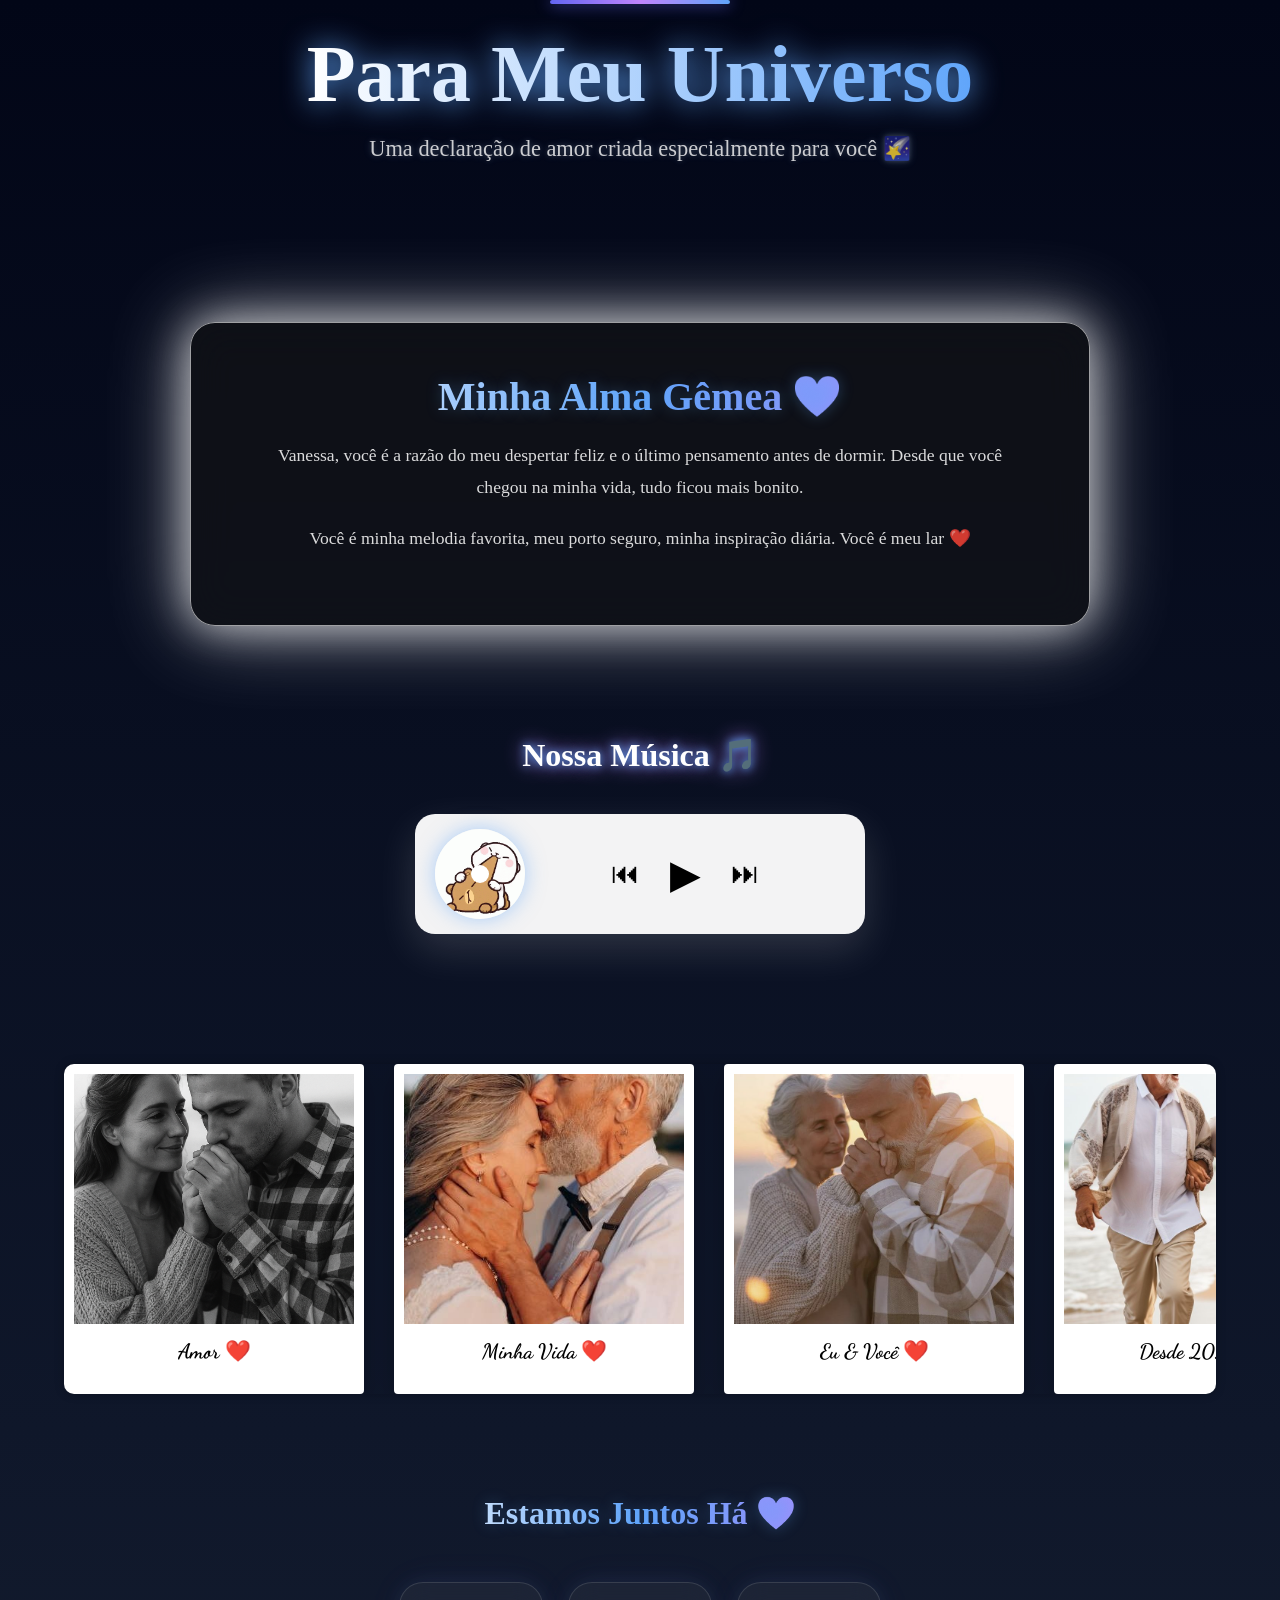
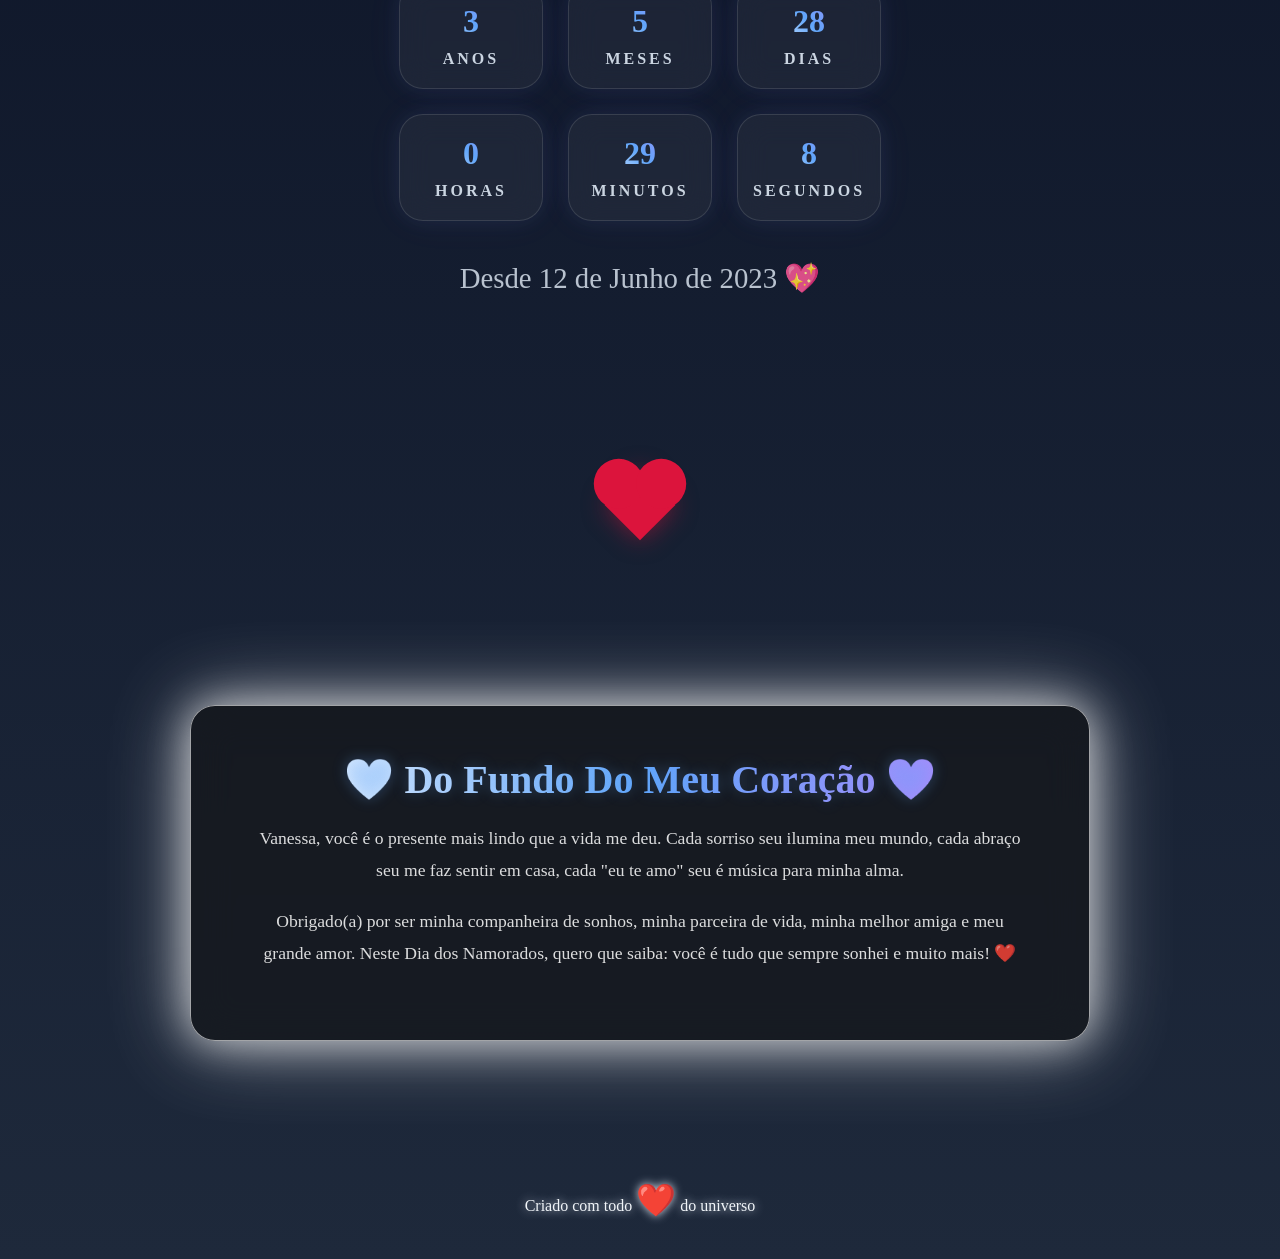
==== public/pages/casal.html @ 69ee2c7c "Pacote medio" ====
<!DOCTYPE html>
<html lang="pt-br">

<head>
    <meta charset="UTF-8">
    <meta name="viewport" content="width=device-width, initial-scale=1.0">
    <link rel="icon" href="../assets/icons/icon-coracao.svg" type="image/svg+xml">

    <link rel="stylesheet" href="../assets/src/css/views/casal.css">
    <link rel="stylesheet" href="../assets/src/css/global/reset.css">
    <link rel="stylesheet" href="../assets/src/css/global/responsive.css">

    <script src="../js/effects/animacaoestrelas.js" defer></script>
    <script src="../js/components/carrossel.js" defer></script>
    <script src="../js/components/contador.js" defer></script>
    <script src="../js/musica.js" defer></script>

    <title>Meu AMOR 💖</title>
</head>

<body>

    <div class="wave-bg"></div>
    <div class="particles"></div>

    <header class="hero">
        <div class="hero-line"></div>

        <h1>Para Meu <span>Universo</span></h1>

        <p>Uma declaração de amor criada especialmente para você 🌠</p>
    </header>

    <section class="love-card">
        <h2 class="alma-gemea">Minha Alma Gêmea 💛</h2>

        <p>
            Vanessa, você é a razão do meu despertar feliz e o último pensamento antes de dormir.
            Desde que você chegou na minha vida, tudo ficou mais bonito.
        </p>

        <p>
            Você é minha melodia favorita, meu porto seguro, minha inspiração diária.
            Você é meu lar ❤️
        </p>
    </section>

    <section class="music-player">

        <h2>Nossa Música 🎵</h2>

        <div class="player-card">

            <div class="album">
                <img src="../assets/gifs/ursinho.gif" alt="Foto do Album ou Gif">
            </div>

            <div class="controls">
                <button id="prev">⏮</button>

                <button id="play">
                    ▶
                </button>

                <button id="next">⏭</button>
            </div>

        </div>

        <audio id="audio">
            <source src="../assets/audio/music.mp3" type="audio/mpeg">
        </audio>

    </section>

    <div class="carrossel">

        <div class="slides">
            <div class="polaroid">
                <img src="../assets/images/foto1.png" alt="foto-casal">
                <span>Amor ❤️</span>
            </div>

            <div class="polaroid">
                <img src="../assets/images/foto2.jpg" alt="foto-casal">
                <span>Minha Vida ❤️</span>
            </div>

            <div class="polaroid">
                <img src="../assets/images/foto3.jpg" alt="foto-casal">
                <span>Eu & Você ❤️</span>
            </div>

            <div class="polaroid">
                <img src="../assets/images/foto4.jpg" alt="foto-casal">
                <span>Desde 2023 ❤️</span>
            </div>

            <div class="polaroid">
                <img src="../assets/images/foto1.png" alt="foto-casal">
                <span>Nosso Amor ❤️</span>
            </div>

            <div class="polaroid">
                <img src="../assets/images/foto2.jpg" alt="foto-casal">
                <span>Alma Gêmea ❤️</span>
            </div>

            <div class="polaroid">
                <img src="../assets/images/foto3.jpg" alt="foto-casal">
                <span>Para Sempre ❤️</span>
            </div>

            <div class="polaroid">
                <img src="../assets/images/foto4.jpg" alt="foto-casal">
                <span>Meu Porto Seguro ❤️</span>
            </div>
        </div>

    </div>

    <section class="contador">

        <h2>Estamos Juntos Há ❤️</h2>

        <div class="tempo-grid">

            <div class="time-card">
                <span id="years">00</span>
                <p>ANOS</p>
            </div>

            <div class="time-card">
                <span id="months">00</span>
                <p>MESES</p>
            </div>

            <div class="time-card">
                <span id="days">00</span>
                <p>DIAS</p>
            </div>

            <div class="time-card">
                <span id="hours">00</span>
                <p>HORAS</p>
            </div>

            <div class="time-card">
                <span id="minutes">00</span>
                <p>MINUTOS</p>
            </div>

            <div class="time-card">
                <span id="seconds">00</span>
                <p>SEGUNDOS</p>
            </div>

        </div>

        <p class="data-amor">
            Desde 12 de Junho de 2023 💖
        </p>

    </section>

    <section class="heart-section">
        <div class="heart"></div>
    </section>

    <section class="love-card">

        <div class="card-glow"></div>

        <h2 class="card-title">
            ❤️ Do Fundo Do Meu Coração ❤️
        </h2>

        <p>
            Vanessa, você é o presente mais lindo que a vida me deu. Cada sorriso seu ilumina meu mundo,
            cada abraço seu me faz sentir em casa, cada "eu te amo" seu é música para minha alma.
        </p>

        <p>
            Obrigado(a) por ser minha companheira de sonhos, minha parceira de vida, minha melhor amiga
            e meu grande amor. Neste Dia dos Namorados, quero que saiba: você é tudo que sempre sonhei
            e muito mais! ❤️
        </p>

    </section>

    <footer class="footer">
        <p>Criado com todo <span class="heart-beat">❤️</span> do universo</p>
    </footer>
</body>

</html>
---- public/assets/src/css/views/casal.css ----
@import url(../global/reset.css);
 @import url(../global/responsive.css);  

body {
    min-height: 100vh;
    display: flex;
    align-items: center;
    justify-content: center;
    flex-direction: column;
    background: linear-gradient(180deg, #020617, #0f172a, #1e293b);
}

.particles {
    position: fixed;
    inset: 0;
    overflow: hidden;
    pointer-events: none;
}

.particle {
    position: absolute;
    bottom: -50px;
    color: white;
    opacity: 0;
    user-select: none;
    pointer-events: none;
    text-shadow:
        0 0 5px #ffffff,
        0 0 10px #60a5fa,
        0 0 20px #c084fc;

    filter:
        drop-shadow(0 0 6px rgba(255, 255, 255, .8));

    animation:
        float-particle linear forwards,
        twinkle 2s ease-in-out infinite;
}

@keyframes float-particle {

    0% {
        transform: translateY(0);
        opacity: 0;
    }

    10% {
        opacity: 1;
    }

    100% {
        transform: translateY(-120vh);
        opacity: 0;
    }
}

@keyframes twinkle {

    0%,
    100% {
        opacity: .3;
    }

    50% {
        opacity: 1;
    }

}

.hero {
    position: relative;
    z-index: 2;
    text-align: center;
    margin-bottom: 60px;
}

.hero-line {
    width: 180px;
    height: 4px;
    margin: 0 auto 25px;
    border-radius: 999px;
    background: linear-gradient(90deg,
            #6366f1,
            #c084fc,
            #60a5fa);
    box-shadow: 0 0 15px #6366f1;
}

.hero h1 {
    font-size: clamp(3rem, 7vw, 5rem);
    font-weight: 800;
    margin-bottom: 15px;
    background: linear-gradient(90deg,
            #ffffff,
            #60a5fa,
            #c084fc,
            #ffffff);
    background-size: 300% 300%;
    -webkit-background-clip: text;
    -webkit-text-fill-color: transparent;
    animation: glowText 6s ease infinite;
    filter: drop-shadow(0 0 15px #60a5fa);
}

.hero span {
    display: inline-block;
}

.hero p {
    font-size: 1.4rem;
    color: #ffffff;
    font-weight: 300;
    opacity: .8;
    animation: galaxyPulse 3s ease-in-out infinite;
    text-shadow:
        0 0 5px rgba(255, 255, 255, 0.2),
        0 0 10px rgba(147, 197, 253, 0.3);
}

/* ANIMAÇÃO DO TÍTULO */
@keyframes glowText {

    0% {
        background-position: 0% 50%;
    }

    50% {
        background-position: 100% 50%;
    }

    100% {
        background-position: 0% 50%;
    }
}

/* ANIMAÇÃO DO SUBTÍTULO */
@keyframes galaxyPulse {

    0%,
    100% {
        opacity: .6;
        transform: scale(1);

        text-shadow:
            0 0 5px rgba(255, 255, 255, 0.2),
            0 0 10px rgba(96, 165, 250, 0.2);
    }

    50% {
        opacity: 1;
        transform: scale(1.03);

        text-shadow:
            0 0 10px rgba(255, 255, 255, 0.5),
            0 0 20px rgba(96, 165, 250, 0.5),
            0 0 30px rgba(192, 132, 252, 0.3);
    }
}

.love-card {
    position: relative;
    z-index: 2;
    max-width: 900px;
    margin: 20px auto 80px;
    padding: 50px;
    border-radius: 25px;
    background: rgba(15, 23, 42, 0.85);
    backdrop-filter: blur(20px);
    border: 1px solid rgba(96, 165, 250, 0.25);
    box-shadow: 0 0 40px rgba(0, 0, 0, 0.4);
    text-align: center;
}

.love-card h2 {
    font-size: 2.5rem;
    margin-bottom: 20px;
    background: linear-gradient(90deg, #fff, #60a5fa, #c084fc);
    -webkit-background-clip: text;
    -webkit-text-fill-color: transparent;

    text-shadow: 0 0 15px rgba(96, 165, 250, 0.3);
}

.love-card p {
    font-size: 1.2rem;
    color: #cbd5e1;
    line-height: 1.8;
    margin-bottom: 15px;
}

.love-card {
    position: relative;
    max-width: 900px;
    margin: 100px auto;
    padding: 50px 60px;
    border-radius: 25px;
    background: rgba(20, 20, 20, 0.6);
    backdrop-filter: blur(20px);
    border: 1px solid rgba(255, 255, 255, 0.603);
    box-shadow:
        0 0 40px rgba(255, 255, 255, 0.603),
        0 0 80px rgba(255, 255, 255, 0.603);

    text-align: center;
    overflow: hidden;
    transition: 0.4s ease;
}

.love-card:hover {
    transform: translateY(-5px);
    box-shadow:
        0 0 60px rgba(255, 255, 255, 0.603),
        0 0 120px rgba(255, 255, 255, 0.603);
}

.card-glow {
    position: absolute;
    width: 300px;
    height: 300px;
    top: -80px;
    right: -80px;
    filter: blur(40px);
    animation: glowMove 6s ease-in-out infinite;
}

@keyframes glowMove {

    0%,
    100% {
        transform: translate(0, 0);
    }

    50% {
        transform: translate(-20px, 20px);
    }
}

.card-title {
    font-size: 2.2rem;
    font-weight: 800;
    margin-bottom: 25px;
    background: linear-gradient(90deg, #ff4d6d, #ff8fab, #ffb3c1, #ff4d6d);
    background-size: 300% 100%;
    -webkit-background-clip: text;
    -webkit-text-fill-color: transparent;
    animation: titleFlow 5s linear infinite;
}

@keyframes titleFlow {
    0% {
        background-position: 0% 50%;
    }

    100% {
        background-position: 300% 50%;
    }
}

.love-card p {
    font-size: 1.1rem;
    line-height: 1.8;
    color: rgba(255, 255, 255, 0.85);
    margin-bottom: 20px;
}

.love-card {
    opacity: 0;
    transform: translateY(60px) scale(0.95);
    animation: cardEnter 1s ease forwards;
    animation-delay: 0.3s;
}

@keyframes cardEnter {
    to {
        opacity: 1;
        transform: translateY(0) scale(1);
    }
}

.carrossel {
    width: 90%;
    max-width: 1200px;
    overflow: hidden;
    box-shadow: 0 0 10px rgba(0, 0, 0, 0.25);
    border-radius: 10px;
    position: relative;
    margin-top: 30px;
    z-index: 2;
}

.slides {
    display: flex;
    gap: 30px;
    width: max-content;
    animation: esteira 15s linear infinite;
}

@keyframes esteira {
    from {
        transform: translateX(0);
    }

    to {
        transform: translateX(-50%);
    }
}

.polaroid img {
    width: 100%;
    height: 320px;
    object-fit: cover;
}

.polaroid {
    width: 300px;
    background: white;
    padding: 12px 12px 50px;
    border-radius: 4px;
    box-shadow: 0 10px 25px rgba(0, 0, 0, .25);
    display: flex;
    flex-direction: column;
    align-items: center;
    flex-shrink: 0;
}


.polaroid span {
    margin-top: 15px;
    font-size: 1.6rem;
    font-weight: 700;
    color: var(--cor-1);
    font-family: "Dancing Script", cursive;
}

/* SEÇÃO DO CORAÇÃO */

.heart-section {
    display: flex;
    justify-content: center;
    align-items: center;
    min-height: 200px;
    margin-top: 70px;
    position: relative;
    z-index: 2;
}

/* CORAÇÃO */

.heart {
    position: relative;
    width: 50px;
    height: 50px;
    background: crimson;
    transform: rotate(-45deg);
    animation: heartbeat 1.3s ease-in-out infinite;
    box-shadow: 0 0 25px rgba(220, 20, 60, 0.5);
}

.heart::before,
.heart::after {
    content: "";
    position: absolute;
    width: 50px;
    height: 50px;
    background: crimson;
    border-radius: 50%;
}

.heart::before {
    top: -30px;
    left: 0;
}

.heart::after {
    left: 30px;
    top: 0;
}

/* ANIMAÇÃO */

@keyframes heartbeat {

    0%,
    100% {
        transform: rotate(-45deg) scale(1);

        box-shadow:
            0 0 20px rgba(220, 20, 60, 0.4);
    }

    50% {
        transform: rotate(-45deg) scale(1.2);

        box-shadow:
            0 0 45px rgba(220, 20, 60, 0.8);
    }
}

.music-player {
    position: relative;
    z-index: 2;
    display: flex;
    flex-direction: column;
    align-items: center;
    margin-top: 10px;
    margin-bottom: 100px;
}

.music-player h2 {
    color: white;
    font-size: 2rem;
    margin-bottom: 40px;
    text-shadow:
        0 0 10px #60a5fa,
        0 0 20px #c084fc;
}

.player-card {
    width: 500px;
    max-width: 90%;
    height: 120px;
    background: rgba(255, 255, 255, 0.952);
    border-radius: 20px;
    display: flex;
    align-items: center;
    padding: 20px;
    position: relative;
    box-shadow:
        0 15px 40px rgba(255, 255, 255, .15);
}

.album {
    width: 90px;
    height: 90px;
    border-radius: 50%;
    overflow: hidden;
    flex-shrink: 0;
    box-shadow:
        0 0 20px rgba(96, 165, 250, .5);
    position: relative;
}

.album img {
    width: 100%;
    height: 100%;
    object-fit: cover;
}

.album::after {
    content: "";
    width: 18px;
    height: 18px;
    background: white;
    border-radius: 50%;
    position: absolute;
    top: 50%;
    left: 50%;
    transform: translate(-50%, -50%);
}

.album.playing {
    animation: spinDisc 6s linear infinite;
}

@keyframes spinDisc {
    from {
        transform: rotate(0deg);
    }

    to {
        transform: rotate(360deg);
    }
}

.controls {
    flex: 1;
    display: flex;
    justify-content: center;
    align-items: center;
    gap: 30px;
}

.controls button {
    border: none;
    background: none;
    cursor: pointer;
    font-size: 1.8rem;
    color: #000000;
    transition: .3s;
}

.controls button:hover {
    transform: scale(1.15);
}

#play {
    font-size: 2.5rem;
}

.contador {
    position: relative;
    z-index: 2;
    max-width: 1100px;
    margin-top: 100px;
    margin-bottom: 40px;
    padding: 0 20px;
    text-align: center;
}

.contador h2 {
    font-size: 2rem;
    margin-bottom: 50px;
    background: linear-gradient(90deg,
            #ffffff,
            #60a5fa,
            #c084fc);
    -webkit-background-clip: text;
    -webkit-text-fill-color: transparent;
    text-shadow:
        0 0 15px rgba(96, 165, 250, .3);
}

.tempo-grid {
    display: grid;
    grid-template-columns: repeat(3, 1fr);
    gap: 25px;
}

.time-card {
    padding: 20px 15px;
    border-radius: 24px;
    background: rgba(255, 255, 255, 0.05);
    border: 1px solid rgba(255, 255, 255, 0.12);
    backdrop-filter: blur(15px);
    -webkit-backdrop-filter: blur(15px);
    box-shadow:
        0 0 20px rgba(96, 165, 250, 0.08),
        0 0 40px rgba(192, 132, 252, 0.05);

    transition: .4s ease;
}

.time-card:hover {
    transform: translateY(-5px);
    box-shadow:
        0 0 25px rgba(96, 165, 250, 0.2),
        0 0 50px rgba(192, 132, 252, 0.1);
}

.time-card span {
    display: block;
    font-size: 2rem;
    font-weight: 800;
    background: linear-gradient(45deg,
            #ffffff,
            #60a5fa,
            #c084fc);

    -webkit-background-clip: text;
    -webkit-text-fill-color: transparent;
}

.time-card p {
    margin-top: 10px;
    color: #cbd5e1;
    font-size: 1rem;
    letter-spacing: 3px;
    font-weight: 600;
}

.data-amor {
    margin-top: 40px;
    color: #cbd5e1;
    font-size: 1.1rem;
    opacity: .9;
}

.footer {
    text-align: center;
    padding: 60px 0;
    color: #f1f5f9;
    font-size: 1.3rem;
    position: relative;
    text-shadow: 0 0 10px rgb(203, 213, 225);
}

.footer::before {
    content: '';
    position: absolute;
    top: -30px;
    left: 50%;
    transform: translateX(-50%);
    width: 300px;
    height: 2px;
    background: linear-gradient(90deg, var(--accent-red), var(--gold), var(--accent-red));
    border-radius: 1px;
    animation: footer-line 3s ease-in-out infinite alternate;
}

@keyframes footer-line {
    0% {
        width: 100px;
        opacity: 0.5;
    }

    100% {
        width: 300px;
        opacity: 1;
    }
}

.heart-beat {
    color: var(--accent-red);
    animation: mega-heartbeat 1s ease-in-out infinite;
    font-size: 2rem;
    display: inline-block;
    filter: drop-shadow(0 0 10px var(--accent-red));
}

@keyframes mega-heartbeat {

    0%,
    100% {
        transform: scale(1);
    }

    25% {
        transform: scale(1.3) rotate(5deg);
    }

    50% {
        transform: scale(1.1) rotate(-5deg);
    }

    75% {
        transform: scale(1.2) rotate(3deg);
    }
}

.heart-explosion {
    position: fixed;
    pointer-events: none;
    z-index: 9999;
    font-size: 2rem;
    animation: heart-explode 2s ease-out forwards;
}

@keyframes heart-explode {
    0% {
        transform: scale(0) rotate(0deg);
        opacity: 1;
    }

    50% {
        transform: scale(1.5) rotate(180deg);
        opacity: 1;
    }

    100% {
        transform: scale(0.5) rotate(360deg);
        opacity: 0;
    }
}

/* RESPONSIVO

@media (max-width: 768px) {

    .hero h1 {
        font-size: 2.5rem;
    }

    .hero p {
        font-size: 1rem;
    }

    .hero-line {
        width: 120px;
    }
}  */
---- public/assets/src/css/global/responsive.css ----
/* RESPONSIVO DE SESSÃO PAGINA CASAL */
html,
body {
    overflow-x: hidden;
}

@media (max-width: 1024px) {

    .hero h1 {
        font-size: 3.5rem;
    }

    .love-card {
        padding: 35px;
        margin: 60px 20px;
    }

    .player-card {
        width: 90%;
    }

    .carrossel {
        width: 95%;
    }
}

/* TABLET */
@media (max-width: 768px) {

    .hero h1 {
        font-size: 2.8rem;
    }

    .hero p {
        font-size: 1rem;
        padding: 0 15px;
    }

    .hero-line {
        width: 120px;
    }

    .love-card {
        padding: 25px;
    }

    .love-card p {
        font-size: 1rem;
    }

    .card-title {
        font-size: 1.6rem;
    }

    .player-card {
        width: 90%;
        max-width: 800px;
        padding: 20px 25px;
        gap: 20px;
    }

    .album {
        width: 55px;
        height: 65px;
    }

    .controls {
        gap: 15px;
    }

    .controls button {
        font-size: 1.6rem;
    }

}

.tempo-grid {
    grid-template-columns: repeat(3, 1fr);
}

.polaroid {
    padding: 10px 10px 30px;
}

.polaroid img {
    height: 250px;
}

.polaroid span {
    font-size: 1.3rem;
}

.data-amor {
    font-size: 1.8rem;
}

/* CELULAR */

@media (max-width: 480px) {

    .hero h1 {
        font-size: 2.2rem;
    }

    .hero p {
        font-size: 0.9rem;
    }

    .hero-line {
        width: 90px;
    }

    .love-card {
        padding: 20px;
        margin: 40px 15px;
    }

    .love-card h2 {
        font-size: 1.4rem;
    }

    .tempo-grid {
        grid-template-columns: repeat(2, 1fr);
    }

    .time-card span {
        font-size: 1.5rem;
    }

    .player-card {
        width: 120%;
    }

    .album {
        width: 70px;
        height: 70px;
    }

    .carrossel {
        width: 100%;
    }

    .polaroid {
        padding: 8px 8px 20px;
    }

    .polaroid img {
        height: 200px;
    }

    .polaroid span {
        font-size: 1.2rem;
    }

    .data-amor {
        font-size: 1.2rem;
    }
}

.footer {
    font-size: 1rem;
    padding: 40px 10px;
}
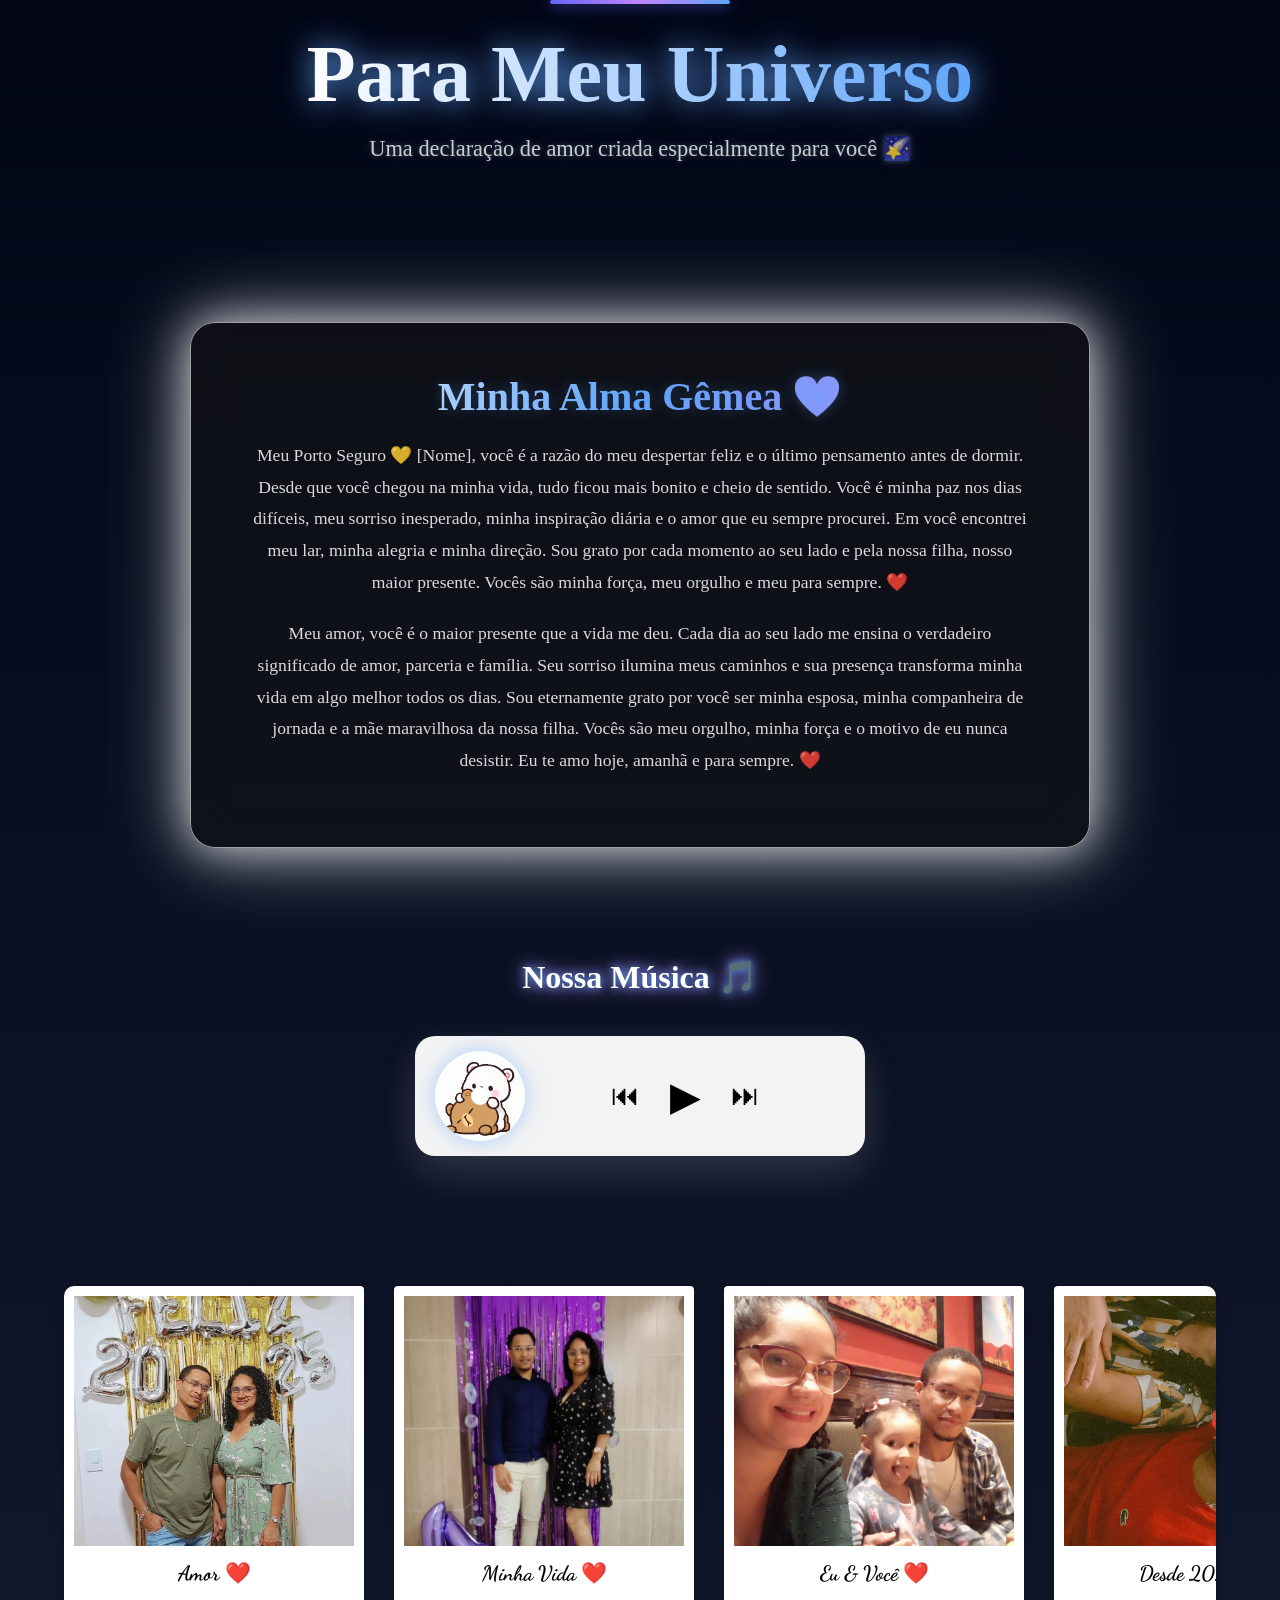
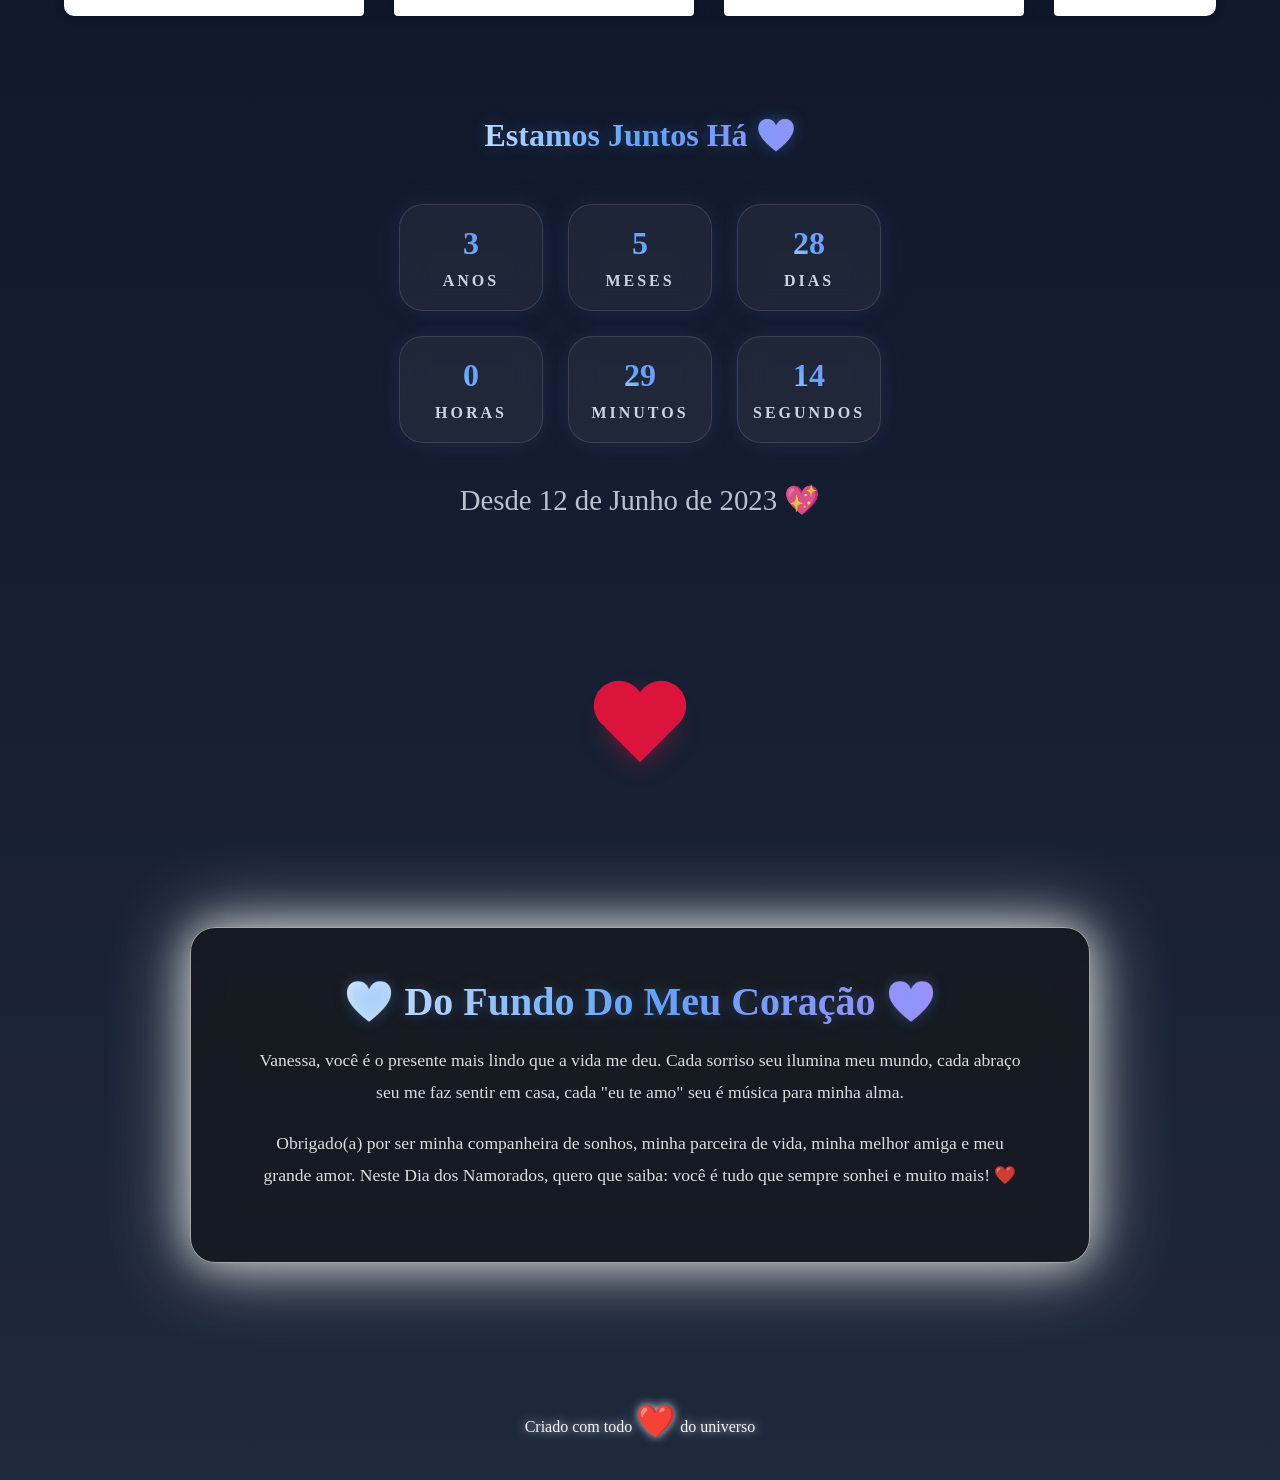
==== commit d3cbc2ca: "substituir imagens PNG e JPG por JPEG e atualizar o carrossel" ====
--- a/public/pages/casal.html
+++ b/public/pages/casal.html
@@ -1,14 +1,17 @@
-<!DOCTYPE html>
+<!doctype html>
 <html lang="pt-br">
+  <head>
+    <meta charset="UTF-8" />
+    <meta name="viewport" content="width=device-width, initial-scale=1.0" />
+    <link
+      rel="icon"
+      href="../assets/icons/icon-coracao.svg"
+      type="image/svg+xml"
+    />
 
-<head>
-    <meta charset="UTF-8">
-    <meta name="viewport" content="width=device-width, initial-scale=1.0">
-    <link rel="icon" href="../assets/icons/icon-coracao.svg" type="image/svg+xml">
-
-    <link rel="stylesheet" href="../assets/src/css/views/casal.css">
-    <link rel="stylesheet" href="../assets/src/css/global/reset.css">
-    <link rel="stylesheet" href="../assets/src/css/global/responsive.css">
+    <link rel="stylesheet" href="../assets/src/css/views/casal.css" />
+    <link rel="stylesheet" href="../assets/src/css/global/reset.css" />
+    <link rel="stylesheet" href="../assets/src/css/global/responsive.css" />
 
     <script src="../js/effects/animacaoestrelas.js" defer></script>
     <script src="../js/components/carrossel.js" defer></script>
@@ -16,181 +19,173 @@
     <script src="../js/musica.js" defer></script>
 
     <title>Meu AMOR 💖</title>
-</head>
+  </head>
 
-<body>
-
+  <body>
     <div class="wave-bg"></div>
     <div class="particles"></div>
 
     <header class="hero">
-        <div class="hero-line"></div>
+      <div class="hero-line"></div>
 
-        <h1>Para Meu <span>Universo</span></h1>
+      <h1>Para Meu <span>Universo</span></h1>
 
-        <p>Uma declaração de amor criada especialmente para você 🌠</p>
+      <p>Uma declaração de amor criada especialmente para você 🌠</p>
     </header>
 
     <section class="love-card">
-        <h2 class="alma-gemea">Minha Alma Gêmea 💛</h2>
+      <h2 class="alma-gemea">Minha Alma Gêmea 💛</h2>
 
-        <p>
-            Vanessa, você é a razão do meu despertar feliz e o último pensamento antes de dormir.
-            Desde que você chegou na minha vida, tudo ficou mais bonito.
-        </p>
+      <p>
+        Meu Porto Seguro 💛 [Nome], você é a razão do meu despertar feliz e o
+        último pensamento antes de dormir. Desde que você chegou na minha vida,
+        tudo ficou mais bonito e cheio de sentido. Você é minha paz nos dias
+        difíceis, meu sorriso inesperado, minha inspiração diária e o amor que
+        eu sempre procurei. Em você encontrei meu lar, minha alegria e minha
+        direção. Sou grato por cada momento ao seu lado e pela nossa filha,
+        nosso maior presente. Vocês são minha força, meu orgulho e meu para
+        sempre. ❤️
+      </p>
 
-        <p>
-            Você é minha melodia favorita, meu porto seguro, minha inspiração diária.
-            Você é meu lar ❤️
-        </p>
+      <p>
+        Meu amor, você é o maior presente que a vida me deu. Cada dia ao seu
+        lado me ensina o verdadeiro significado de amor, parceria e família. Seu
+        sorriso ilumina meus caminhos e sua presença transforma minha vida em
+        algo melhor todos os dias. Sou eternamente grato por você ser minha
+        esposa, minha companheira de jornada e a mãe maravilhosa da nossa filha.
+        Vocês são meu orgulho, minha força e o motivo de eu nunca desistir. Eu
+        te amo hoje, amanhã e para sempre. ❤️
+      </p>
     </section>
 
     <section class="music-player">
+      <h2>Nossa Música 🎵</h2>
 
-        <h2>Nossa Música 🎵</h2>
-
-        <div class="player-card">
-
-            <div class="album">
-                <img src="../assets/gifs/ursinho.gif" alt="Foto do Album ou Gif">
-            </div>
-
-            <div class="controls">
-                <button id="prev">⏮</button>
-
-                <button id="play">
-                    ▶
-                </button>
-
-                <button id="next">⏭</button>
-            </div>
-
+      <div class="player-card">
+        <div class="album">
+          <img src="../assets/gifs/ursinho.gif" alt="Foto do Album ou Gif" />
         </div>
 
-        <audio id="audio">
-            <source src="../assets/audio/music.mp3" type="audio/mpeg">
-        </audio>
+        <div class="controls">
+          <button id="prev">⏮</button>
 
+          <button id="play">▶</button>
+
+          <button id="next">⏭</button>
+        </div>
+      </div>
+
+      <audio id="audio">
+        <source src="../assets/audio/music.mp3" type="audio/mpeg" />
+      </audio>
     </section>
 
     <div class="carrossel">
-
-        <div class="slides">
-            <div class="polaroid">
-                <img src="../assets/images/foto1.png" alt="foto-casal">
-                <span>Amor ❤️</span>
-            </div>
-
-            <div class="polaroid">
-                <img src="../assets/images/foto2.jpg" alt="foto-casal">
-                <span>Minha Vida ❤️</span>
-            </div>
-
-            <div class="polaroid">
-                <img src="../assets/images/foto3.jpg" alt="foto-casal">
-                <span>Eu & Você ❤️</span>
-            </div>
-
-            <div class="polaroid">
-                <img src="../assets/images/foto4.jpg" alt="foto-casal">
-                <span>Desde 2023 ❤️</span>
-            </div>
-
-            <div class="polaroid">
-                <img src="../assets/images/foto1.png" alt="foto-casal">
-                <span>Nosso Amor ❤️</span>
-            </div>
-
-            <div class="polaroid">
-                <img src="../assets/images/foto2.jpg" alt="foto-casal">
-                <span>Alma Gêmea ❤️</span>
-            </div>
-
-            <div class="polaroid">
-                <img src="../assets/images/foto3.jpg" alt="foto-casal">
-                <span>Para Sempre ❤️</span>
-            </div>
-
-            <div class="polaroid">
-                <img src="../assets/images/foto4.jpg" alt="foto-casal">
-                <span>Meu Porto Seguro ❤️</span>
-            </div>
+      <div class="slides">
+        <div class="polaroid">
+          <img src="../assets/images/foto1.jpeg" alt="foto-casal" />
+          <span>Amor ❤️</span>
         </div>
 
+        <div class="polaroid">
+          <img src="../assets/images/foto2.jpeg" alt="foto-casal" />
+          <span>Minha Vida ❤️</span>
+        </div>
+
+        <div class="polaroid">
+          <img src="../assets/images/foto3.jpeg" alt="foto-casal" />
+          <span>Eu & Você ❤️</span>
+        </div>
+
+        <div class="polaroid">
+          <img src="../assets/images/foto4.jpeg" alt="foto-casal" />
+          <span>Desde 2023 ❤️</span>
+        </div>
+
+        <div class="polaroid">
+          <img src="../assets/images/foto5.jpeg" alt="foto-casal" />
+          <span>Nosso Amor ❤️</span>
+        </div>
+
+        <div class="polaroid">
+          <img src="../assets/images/foto6.jpeg" alt="foto-casal" />
+          <span>Alma Gêmea ❤️</span>
+        </div>
+
+        <div class="polaroid">
+          <img src="../assets/images/foto3.jpeg" alt="foto-casal" />
+          <span>Para Sempre ❤️</span>
+        </div>
+
+        <div class="polaroid">
+          <img src="../assets/images/foto4.jpeg" alt="foto-casal" />
+          <span>Meu Porto Seguro ❤️</span>
+        </div>
+      </div>
     </div>
 
     <section class="contador">
+      <h2>Estamos Juntos Há ❤️</h2>
 
-        <h2>Estamos Juntos Há ❤️</h2>
-
-        <div class="tempo-grid">
-
-            <div class="time-card">
-                <span id="years">00</span>
-                <p>ANOS</p>
-            </div>
-
-            <div class="time-card">
-                <span id="months">00</span>
-                <p>MESES</p>
-            </div>
-
-            <div class="time-card">
-                <span id="days">00</span>
-                <p>DIAS</p>
-            </div>
-
-            <div class="time-card">
-                <span id="hours">00</span>
-                <p>HORAS</p>
-            </div>
-
-            <div class="time-card">
-                <span id="minutes">00</span>
-                <p>MINUTOS</p>
-            </div>
-
-            <div class="time-card">
-                <span id="seconds">00</span>
-                <p>SEGUNDOS</p>
-            </div>
-
+      <div class="tempo-grid">
+        <div class="time-card">
+          <span id="years">00</span>
+          <p>ANOS</p>
         </div>
 
-        <p class="data-amor">
-            Desde 12 de Junho de 2023 💖
-        </p>
+        <div class="time-card">
+          <span id="months">00</span>
+          <p>MESES</p>
+        </div>
 
+        <div class="time-card">
+          <span id="days">00</span>
+          <p>DIAS</p>
+        </div>
+
+        <div class="time-card">
+          <span id="hours">00</span>
+          <p>HORAS</p>
+        </div>
+
+        <div class="time-card">
+          <span id="minutes">00</span>
+          <p>MINUTOS</p>
+        </div>
+
+        <div class="time-card">
+          <span id="seconds">00</span>
+          <p>SEGUNDOS</p>
+        </div>
+      </div>
+
+      <p class="data-amor">Desde 12 de Junho de 2023 💖</p>
     </section>
 
     <section class="heart-section">
-        <div class="heart"></div>
+      <div class="heart"></div>
     </section>
 
     <section class="love-card">
+      <div class="card-glow"></div>
 
-        <div class="card-glow"></div>
+      <h2 class="card-title">❤️ Do Fundo Do Meu Coração ❤️</h2>
 
-        <h2 class="card-title">
-            ❤️ Do Fundo Do Meu Coração ❤️
-        </h2>
+      <p>
+        Vanessa, você é o presente mais lindo que a vida me deu. Cada sorriso
+        seu ilumina meu mundo, cada abraço seu me faz sentir em casa, cada "eu
+        te amo" seu é música para minha alma.
+      </p>
 
-        <p>
-            Vanessa, você é o presente mais lindo que a vida me deu. Cada sorriso seu ilumina meu mundo,
-            cada abraço seu me faz sentir em casa, cada "eu te amo" seu é música para minha alma.
-        </p>
-
-        <p>
-            Obrigado(a) por ser minha companheira de sonhos, minha parceira de vida, minha melhor amiga
-            e meu grande amor. Neste Dia dos Namorados, quero que saiba: você é tudo que sempre sonhei
-            e muito mais! ❤️
-        </p>
-
+      <p>
+        Obrigado(a) por ser minha companheira de sonhos, minha parceira de vida,
+        minha melhor amiga e meu grande amor. Neste Dia dos Namorados, quero que
+        saiba: você é tudo que sempre sonhei e muito mais! ❤️
+      </p>
     </section>
 
     <footer class="footer">
-        <p>Criado com todo <span class="heart-beat">❤️</span> do universo</p>
+      <p>Criado com todo <span class="heart-beat">❤️</span> do universo</p>
     </footer>
-</body>
-
-</html>+  </body>
+</html>
--- a/public/assets/src/css/views/casal.css
+++ b/public/assets/src/css/views/casal.css
@@ -289,10 +289,20 @@
 }
 
 .slides {
+    --slide-gap: 30px;
+    --slide-gap-half: 15px;
     display: flex;
-    gap: 30px;
+    gap: var(--slide-gap);
     width: max-content;
-    animation: esteira 15s linear infinite;
+    will-change: transform;
+}
+
+.slides.is-ready {
+    animation: esteira 28s linear infinite;
+}
+
+.carrossel:hover .slides.is-ready {
+    animation-play-state: paused;
 }
 
 @keyframes esteira {
@@ -301,7 +311,7 @@
     }
 
     to {
-        transform: translateX(-50%);
+        transform: translateX(calc(-50% - var(--slide-gap-half)));
     }
 }
 
@@ -677,4 +687,4 @@
     .hero-line {
         width: 120px;
     }
-}  */+}  */
--- a/public/assets/src/css/global/responsive.css
+++ b/public/assets/src/css/global/responsive.css
@@ -116,7 +116,7 @@
     }
 
     .love-card h2 {
-        font-size: 1.4rem;
+        font-size: 1.2rem;
     }
 
     .tempo-grid {
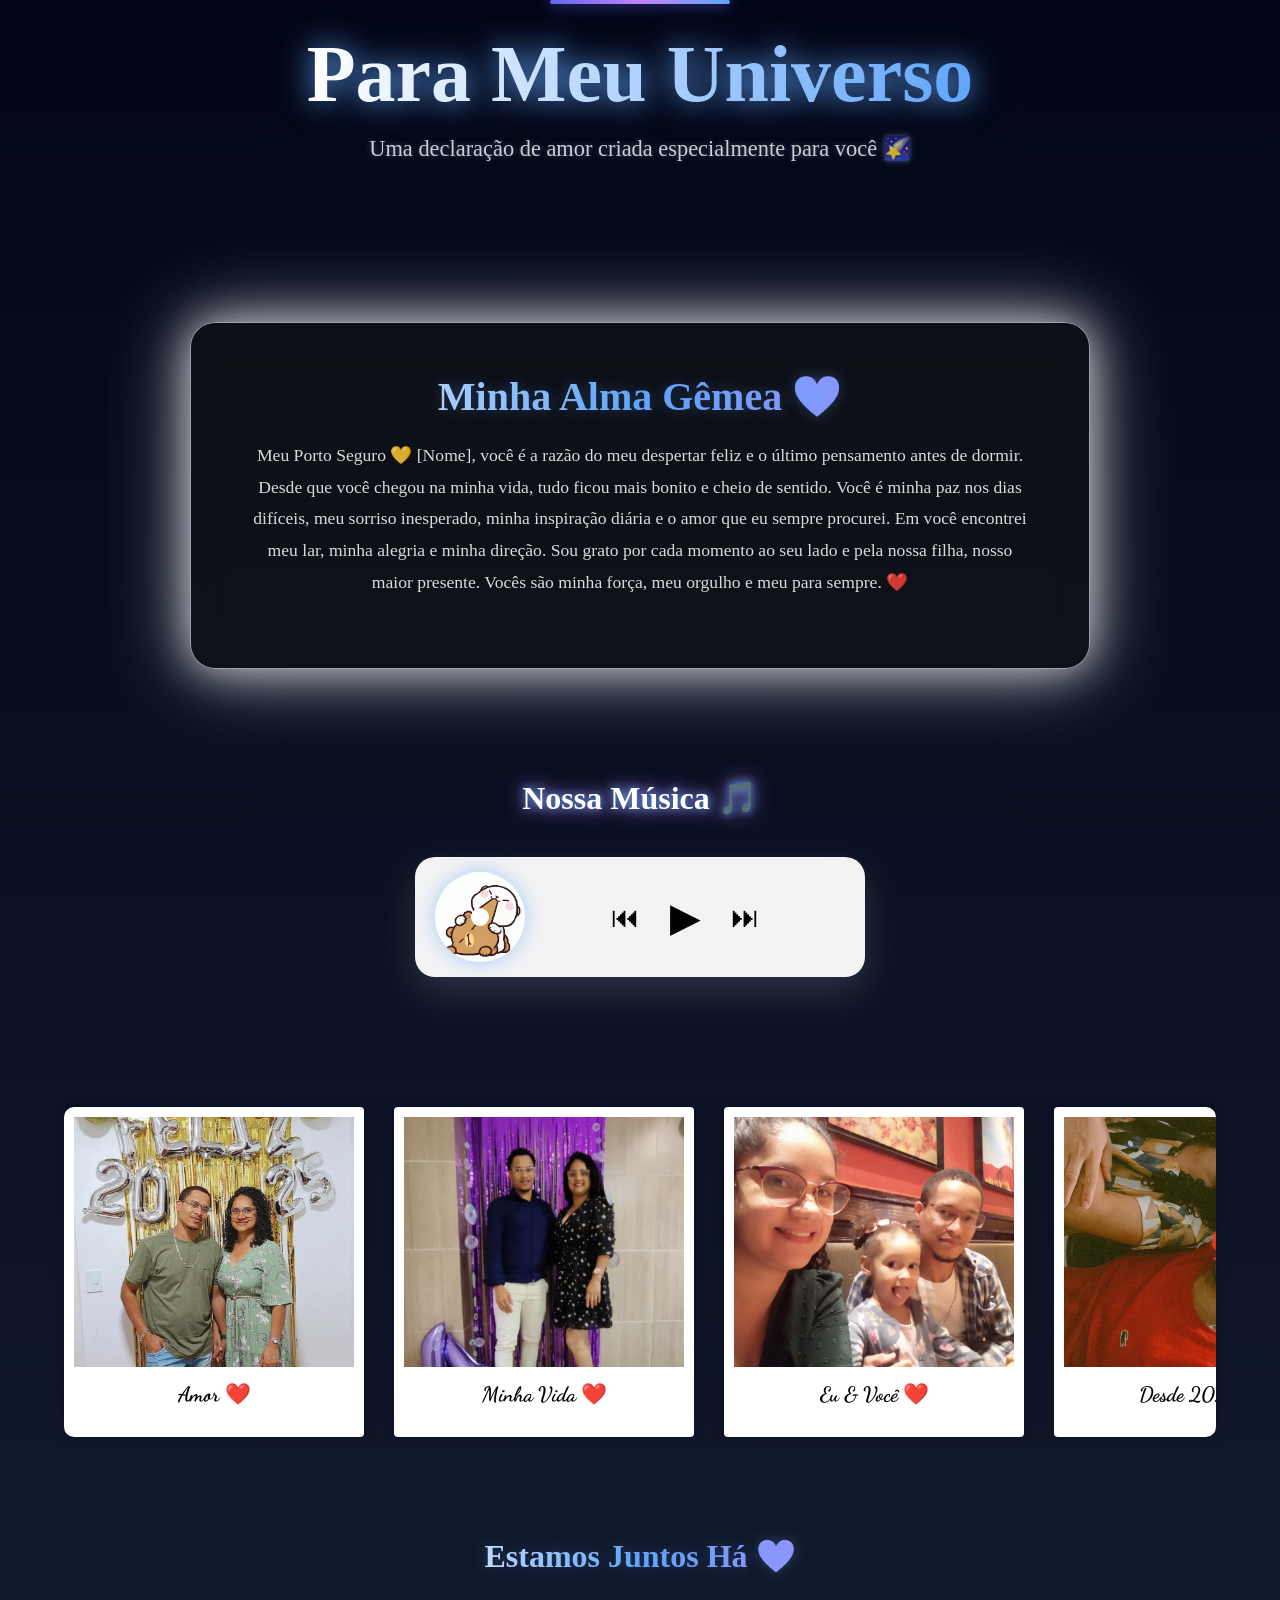
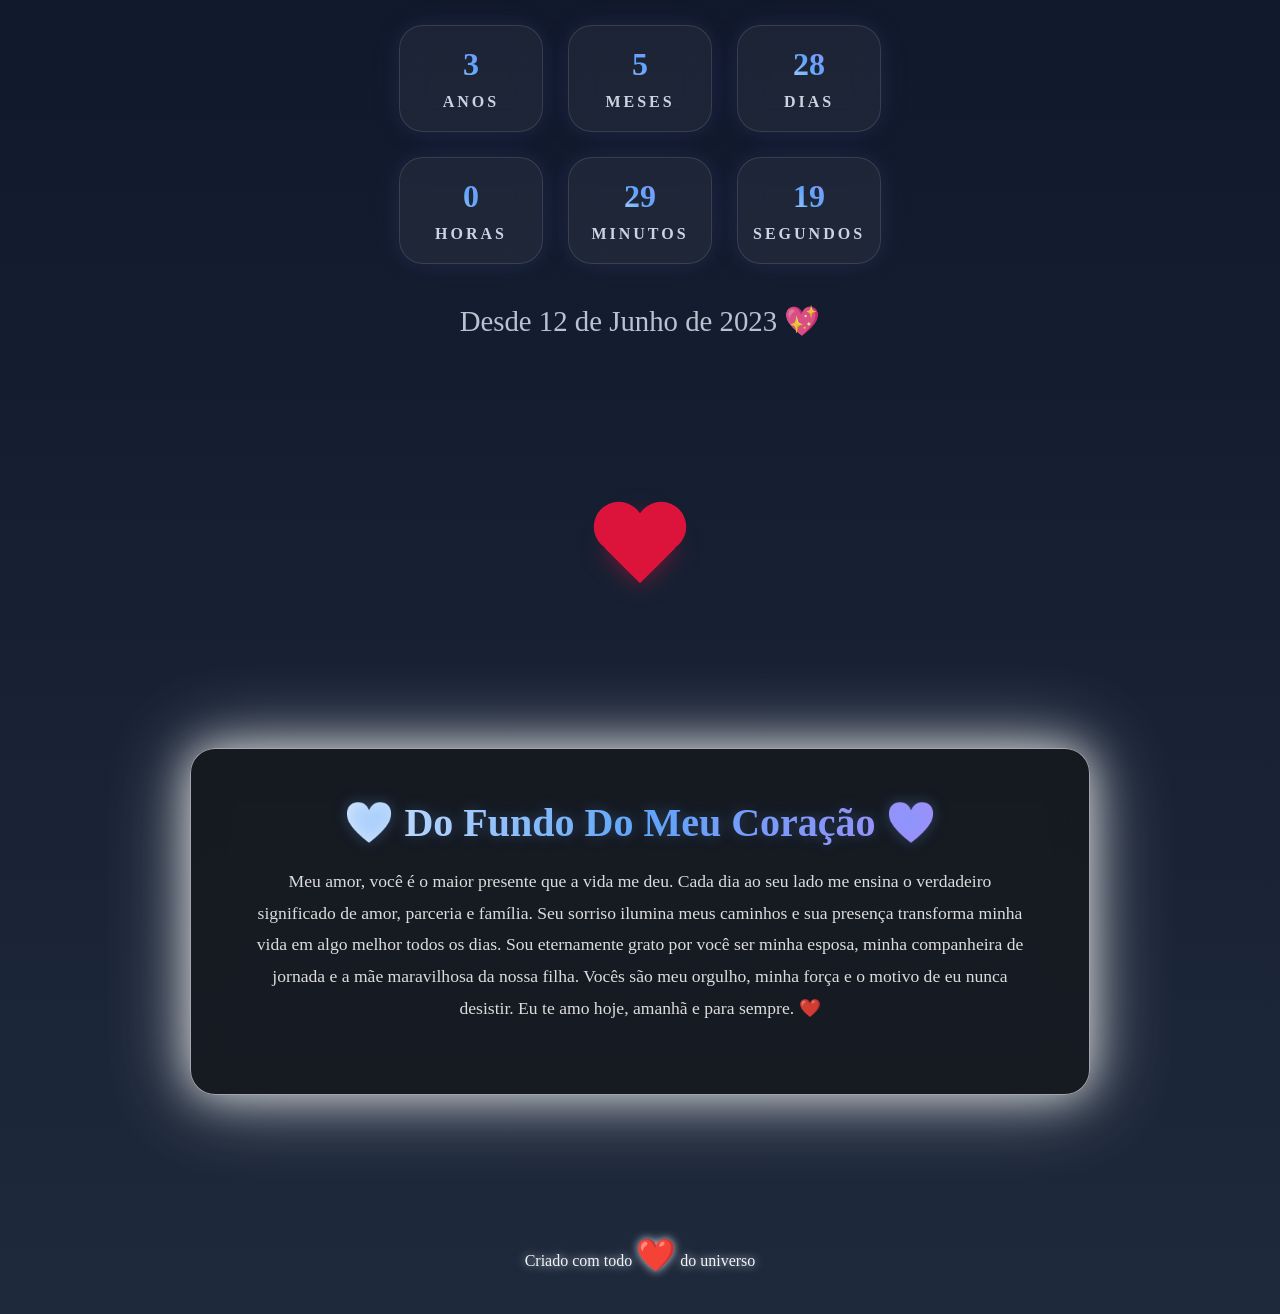
==== commit f5ebec2f: "atualizar mensagens de amor na seção de cartões" ====
--- a/public/pages/casal.html
+++ b/public/pages/casal.html
@@ -45,16 +45,6 @@
         direção. Sou grato por cada momento ao seu lado e pela nossa filha,
         nosso maior presente. Vocês são minha força, meu orgulho e meu para
         sempre. ❤️
-      </p>
-
-      <p>
-        Meu amor, você é o maior presente que a vida me deu. Cada dia ao seu
-        lado me ensina o verdadeiro significado de amor, parceria e família. Seu
-        sorriso ilumina meus caminhos e sua presença transforma minha vida em
-        algo melhor todos os dias. Sou eternamente grato por você ser minha
-        esposa, minha companheira de jornada e a mãe maravilhosa da nossa filha.
-        Vocês são meu orgulho, minha força e o motivo de eu nunca desistir. Eu
-        te amo hoje, amanhã e para sempre. ❤️
       </p>
     </section>
 
@@ -172,15 +162,13 @@
       <h2 class="card-title">❤️ Do Fundo Do Meu Coração ❤️</h2>
 
       <p>
-        Vanessa, você é o presente mais lindo que a vida me deu. Cada sorriso
-        seu ilumina meu mundo, cada abraço seu me faz sentir em casa, cada "eu
-        te amo" seu é música para minha alma.
-      </p>
-
-      <p>
-        Obrigado(a) por ser minha companheira de sonhos, minha parceira de vida,
-        minha melhor amiga e meu grande amor. Neste Dia dos Namorados, quero que
-        saiba: você é tudo que sempre sonhei e muito mais! ❤️
+        Meu amor, você é o maior presente que a vida me deu. Cada dia ao seu
+        lado me ensina o verdadeiro significado de amor, parceria e família. Seu
+        sorriso ilumina meus caminhos e sua presença transforma minha vida em
+        algo melhor todos os dias. Sou eternamente grato por você ser minha
+        esposa, minha companheira de jornada e a mãe maravilhosa da nossa filha.
+        Vocês são meu orgulho, minha força e o motivo de eu nunca desistir. Eu
+        te amo hoje, amanhã e para sempre. ❤️
       </p>
     </section>
 
